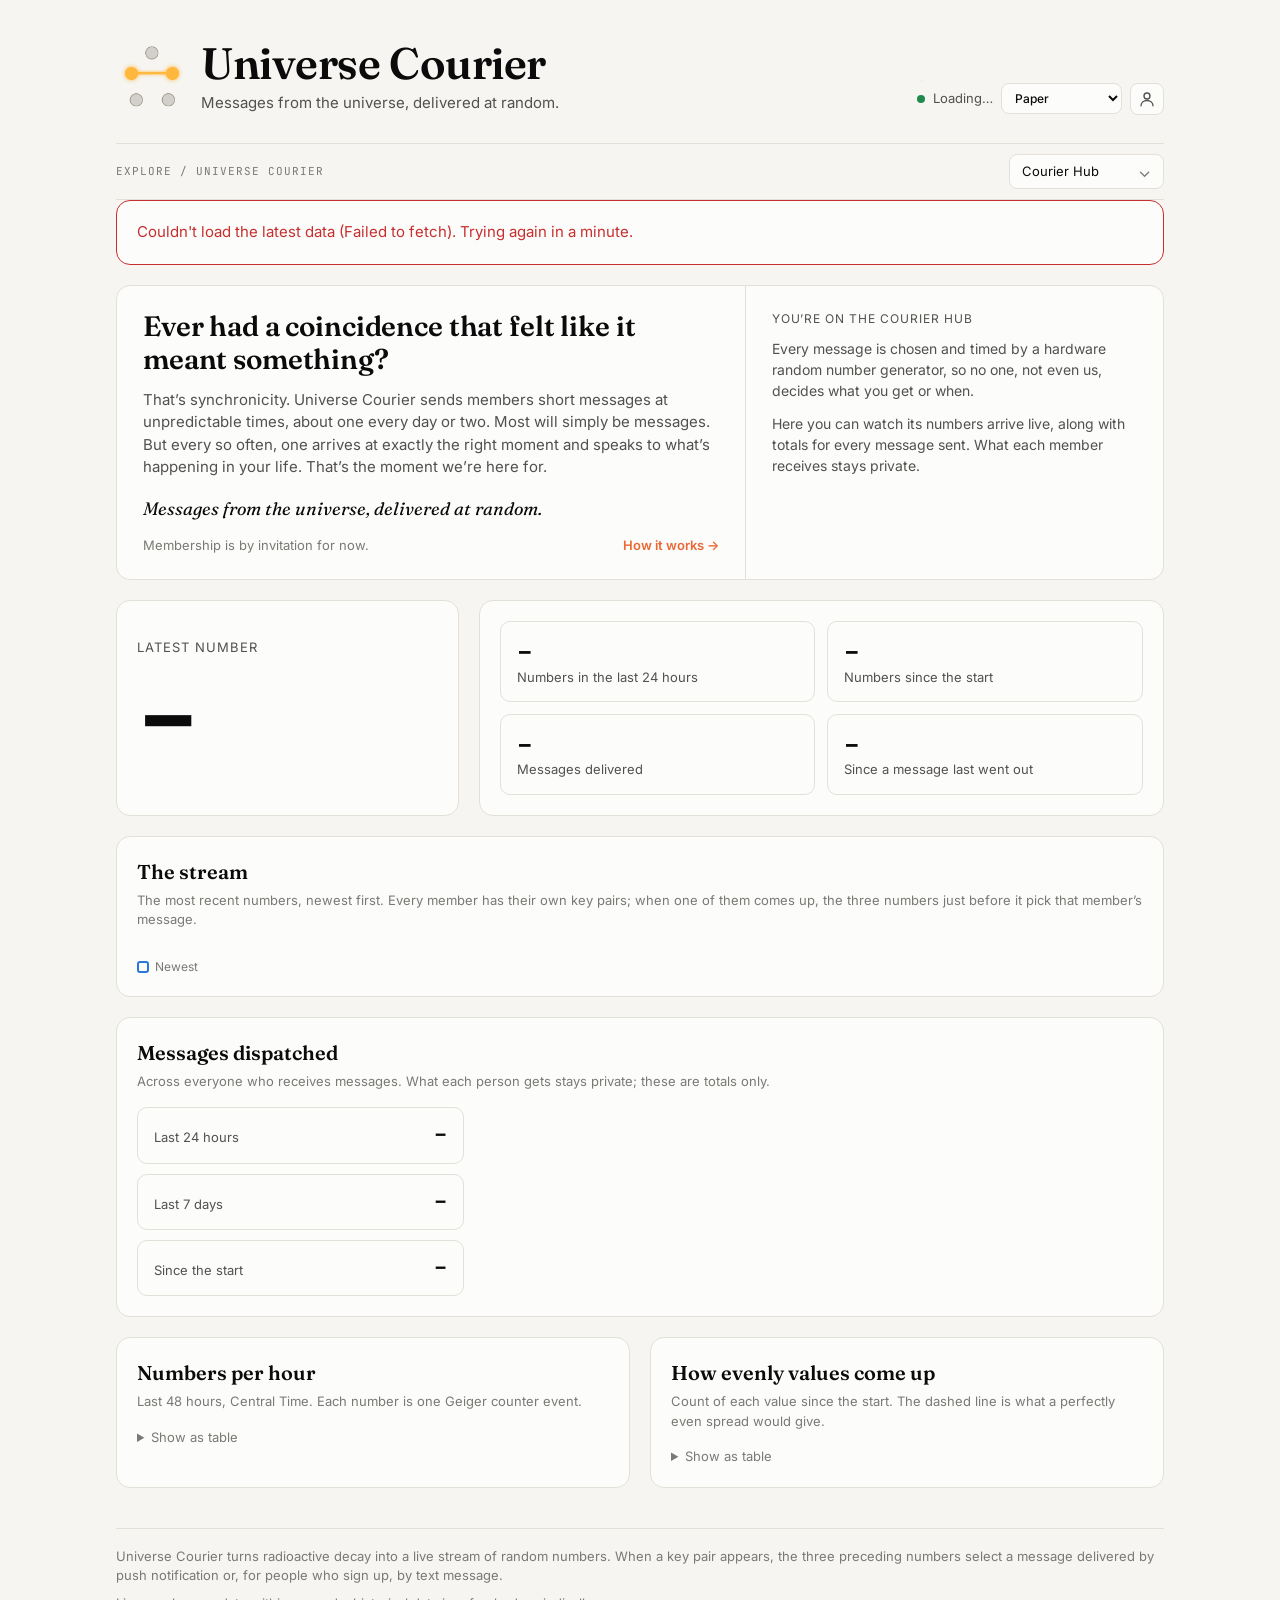
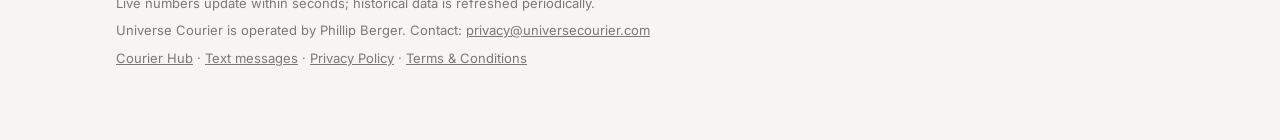
==== index.html @ 86786e27 "Add files via upload" ====
<!doctype html>
<html lang="en">
<head>
<meta charset="utf-8">
<meta name="viewport" content="width=device-width, initial-scale=1">
<title>Courier Hub · Universe Courier</title>
<link rel="icon"
      href="/favicon.ico?v=4"
      type="image/x-icon"
      sizes="any">
<meta name="description" content="Messages from the universe, delivered at random by a hardware random number generator.">
<link rel="preconnect" href="https://fonts.googleapis.com">
<link rel="preconnect" href="https://fonts.gstatic.com" crossorigin>
<link href="https://fonts.googleapis.com/css2?family=Fraunces:opsz,wght@9..144,400;9..144,600&family=Inter:wght@400;500;600&family=JetBrains+Mono:wght@400;600&display=swap" rel="stylesheet">
<link rel="stylesheet" href="/assets/themes.css?v=2">
<style>

  * { box-sizing: border-box; }
  html, body { margin: 0; }
  body {
    background:
      radial-gradient(1px 1px at 12% 18%, var(--star) 99%, transparent),
      radial-gradient(1px 1px at 72% 9%,  var(--star) 99%, transparent),
      radial-gradient(1.5px 1.5px at 88% 34%, var(--star) 99%, transparent),
      radial-gradient(1px 1px at 33% 41%, var(--star) 99%, transparent),
      radial-gradient(1px 1px at 56% 27%, var(--star) 99%, transparent),
      var(--bg);
    background-attachment: fixed;
    color: var(--text-primary);
    font: 15px/1.5 Inter, system-ui, sans-serif;
  }
  .wrap { max-width: 1080px; margin: 0 auto; padding: 0 16px 64px; }
  .mono { font-family: "JetBrains Mono", ui-monospace, monospace; font-variant-numeric: tabular-nums; }

  header { display: flex; align-items: flex-end; justify-content: space-between; gap: 16px; flex-wrap: wrap; padding: 40px 0 28px; }
  h1 { font-family: Fraunces, Georgia, serif; font-weight: 600; font-size: clamp(30px, 6vw, 44px); line-height: 1.05; margin: 0; letter-spacing: -0.01em; }
  .brand-lockup { display: flex; align-items: center; gap: 13px; min-width: 0; }
  a.brand-lockup { color: inherit; text-decoration: none; border-radius: 10px; }
  a.brand-lockup:focus-visible { outline: 2px solid var(--accent); outline-offset: 4px; }
  .brand-logo { display: block; width: clamp(52px, 9vw, 72px); height: clamp(52px, 9vw, 72px); flex: none; object-fit: contain; }
  .brand-copy { min-width: 0; }
  .tagline { margin: 6px 0 0; color: var(--text-secondary); }
  .status { display: flex; align-items: center; gap: 8px; color: var(--text-secondary); font-size: 13px; }
  .dot { flex: none; width: 8px; height: 8px; border-radius: 50%; background: var(--ok); box-shadow: 0 0 0 0 var(--ok); animation: pulse 2.4s infinite; }
  .dot.stale { background: var(--critical); animation: none; }
  @keyframes pulse { 0% { box-shadow: 0 0 0 0 color-mix(in srgb, var(--ok) 60%, transparent); } 70% { box-shadow: 0 0 0 8px transparent; } 100% { box-shadow: 0 0 0 0 transparent; } }
  .live-badge { display: none; font-size: 11px; font-weight: 600; letter-spacing: .08em; color: var(--ok); border: 1px solid var(--ok); border-radius: 999px; padding: 1px 7px; }
  .live .live-badge { display: inline-block; }
  .chip.arrive { animation: arrive .9s ease-out; }
  @keyframes arrive { from { transform: translateY(-6px) scale(1.15); background: color-mix(in srgb, var(--series-1) 25%, transparent); } to { transform: none; } }
  .big.flash { animation: flash 1.2s ease-out; }
  @keyframes flash { from { color: var(--series-1); text-shadow: 0 0 24px color-mix(in srgb, var(--series-1) 50%, transparent); } to { color: inherit; text-shadow: none; } }
  @media (prefers-reduced-motion: reduce) { .chip.arrive, .big.flash, .dot { animation: none; } }
  .theme-select { appearance: auto; border: 1px solid var(--border); background: var(--surface-1); color: var(--text-primary); border-radius: 8px; padding: 6px 9px; font: 500 12px Inter, system-ui, sans-serif; cursor: pointer; max-width: 135px; }
  .theme-select:focus-visible { outline: 2px solid var(--series-1); outline-offset: 2px; }
  .theme-select option { background: var(--surface-1); color: var(--text-primary); }

  .card { background: var(--surface-1); border: 1px solid var(--border); border-radius: 14px; padding: 20px; }
  h2 { font-family: Fraunces, Georgia, serif; font-weight: 600; font-size: 20px; margin: 0 0 4px; }
  .sub { color: var(--text-muted); font-size: 13px; margin: 0 0 16px; }
  section { margin-top: 20px; }

  .hero { display: grid; grid-template-columns: minmax(200px, 1fr) 2fr; gap: 20px; }
  @media (max-width: 720px) { .hero { grid-template-columns: 1fr; } }
  .latest { display: flex; flex-direction: column; justify-content: center; align-items: flex-start; }
  .latest .label { color: var(--text-secondary); font-size: 13px; text-transform: uppercase; letter-spacing: .08em; }
  .latest .big { font-size: clamp(64px, 14vw, 104px); font-weight: 600; line-height: 1; margin: 8px 0; }
  .latest .when { color: var(--text-muted); font-size: 13px; }
  .stats { display: grid; grid-template-columns: repeat(2, 1fr); gap: 12px; }
  .stat { border: 1px solid var(--border); border-radius: 10px; padding: 14px 16px; }
  .stat .v { font-size: 26px; font-weight: 600; line-height: 1.2; }
  .stat .k { color: var(--text-secondary); font-size: 13px; }
  .stat .n { color: var(--text-muted); font-size: 12px; }

  .stream { display: flex; flex-wrap: wrap; gap: 6px; }
  .chip { min-width: 40px; padding: 5px 0; text-align: center; border-radius: 8px; border: 1px solid var(--border); color: var(--text-secondary); font-size: 13px; }
  .chip.key { background: var(--accent-soft); border-color: var(--accent); color: var(--text-primary); font-weight: 600; }
  /* A completed trigger pair is gold; isolated key values remain orange. */
  .chip.confirmed { background: var(--gold-soft); border-color: var(--gold); color: var(--text-primary); font-weight: 600; box-shadow: 0 0 0 1px color-mix(in srgb, var(--gold) 35%, transparent), 0 0 12px var(--gold-glow); }
  .chip.newest { outline: 2px solid var(--series-1); outline-offset: 1px; color: var(--text-primary); }
  .legend { display: flex; gap: 16px; flex-wrap: wrap; color: var(--text-muted); font-size: 12px; margin-top: 12px; }
  .legend i { display: inline-block; width: 12px; height: 12px; border-radius: 3px; vertical-align: -2px; margin-right: 6px; }

  .hub-signed { display: flex; align-items: center; justify-content: space-between; gap: 12px; flex-wrap: wrap; margin-top: 20px; padding: 14px 20px; }
  .hub-signed[hidden] { display: none; }
  .hub-signed .who { color: var(--text-secondary); font-size: 14px; overflow-wrap: anywhere; }
  .hub-btn { display: inline-flex; align-items: center; gap: 6px; background: var(--accent); color: var(--on-accent); border-radius: 8px; padding: 8px 14px; font: 600 13px Inter, system-ui, sans-serif; text-decoration: none; }
  .hub-btn:hover { filter: brightness(1.06); }
  .dispatch { display: grid; grid-template-columns: minmax(220px, 1fr) 2fr; gap: 24px; align-items: start; }
  @media (max-width: 720px) { .dispatch { grid-template-columns: 1fr; } }
  .dispatch-stats { display: grid; gap: 10px; }
  .dispatch-stats .stat { display: flex; align-items: baseline; justify-content: space-between; gap: 12px; }
  .dispatch-stats .stat .v { font-size: 22px; }
  .cat-bars { display: grid; gap: 10px; }
  .cat-row { display: grid; grid-template-columns: 110px 1fr 48px; gap: 12px; align-items: center; font-size: 14px; }
  .cat-track { height: 10px; background: var(--grid); border-radius: 999px; overflow: hidden; }
  .cat-fill { display: block; height: 100%; width: 0; background: var(--series-1); border-radius: 999px; transition: width .4s ease-out; }
  .cat-n { text-align: right; color: var(--text-secondary); }
  .messages-heading { display: flex; align-items: center; justify-content: space-between; gap: 12px; flex-wrap: wrap; margin-bottom: 4px; }
  .messages-heading h2 { margin-bottom: 0; }
  .export-btn { display: inline-flex; align-items: center; gap: 7px; border: 1px solid var(--border); background: var(--surface-1); color: var(--text-secondary); border-radius: 8px; padding: 7px 11px; font: 500 12px Inter, system-ui, sans-serif; cursor: pointer; }
  .export-btn:hover:not(:disabled) { border-color: var(--series-1); color: var(--text-primary); }
  .export-btn:disabled { opacity: .45; cursor: not-allowed; }
  .messages { list-style: none; margin: 0; padding: 0; display: grid; gap: 12px; position: relative; }
  /* More than 4 messages: the list scrolls inside the card (height set in JS to fit the newest 4, plus a peek of the next). */
  .messages.scrolling { max-height: var(--messages-max, 560px); overflow-y: auto; overscroll-behavior: contain; padding-right: 6px;
    scrollbar-width: thin; scrollbar-color: var(--border) transparent;
    -webkit-mask-image: linear-gradient(to bottom, #000 calc(100% - 32px), transparent); mask-image: linear-gradient(to bottom, #000 calc(100% - 32px), transparent); }
  .messages.scrolling.at-end { -webkit-mask-image: none; mask-image: none; }
  .messages.scrolling:focus-visible { outline: 2px solid var(--accent); outline-offset: 4px; border-radius: 10px; }
  .messages-count { color: var(--text-muted); font-size: 12px; margin: 10px 0 0; }
  .msg { border: 1px solid var(--border); border-radius: 10px; padding: 14px 16px; display: grid; gap: 6px; }
  .msg .text { font-family: Fraunces, Georgia, serif; font-size: 19px; line-height: 1.3; }
  .msg .meta { display: flex; flex-wrap: wrap; gap: 6px 14px; color: var(--text-muted); font-size: 12px; }
  /* Compact five-number record below each delivered message. */
  .msg-sequence { display: flex; align-items: center; flex-wrap: wrap; gap: 5px; margin-top: 5px; }
  .msg-sequence .seq-label { color: var(--text-muted); font: 10px/1.3 "JetBrains Mono", monospace; letter-spacing: .04em; margin-right: 3px; }
  .msg-sequence .seq-num { min-width: 29px; text-align: center; padding: 3px 5px; border: 1px solid var(--border); border-radius: 5px; color: var(--text-secondary); background: var(--bg); font: 11px/1.4 "JetBrains Mono", monospace; }
  .msg-sequence .seq-num.trigger { background: var(--accent-soft); border-color: var(--accent); color: var(--text-primary); font-weight: 600; }
  .msg-sequence .seq-arrow { color: var(--text-muted); font-size: 12px; margin: 0 2px; }
  .msg-sequence .seq-note { color: var(--text-muted); font-size: 10px; margin-left: 5px; }
  .tag { border: 1px solid var(--border); border-radius: 999px; padding: 0 8px; color: var(--text-secondary); }
  .tag.failed { border-color: var(--critical); color: var(--critical); }
  .empty { color: var(--text-muted); font-style: italic; }

  .charts { display: grid; grid-template-columns: 1fr 1fr; gap: 20px; }
  @media (max-width: 860px) { .charts { grid-template-columns: 1fr; } }
  .chart { position: relative; }
  .chart svg { display: block; width: 100%; height: 220px; overflow: visible; }
  .chart .axis text { fill: var(--text-muted); font-size: 11px; font-family: Inter, sans-serif; }
  .chart .gridline { stroke: var(--grid); stroke-width: 1; }
  .chart .bar { fill: var(--series-1); pointer-events: none; }
  .chart .bar.dim { opacity: .35; }
  .chart .hit { fill: transparent; cursor: crosshair; }
  .chart .hit:hover + .bar, .chart .hit:focus + .bar { fill: var(--accent); }
  .chart .ref { stroke: var(--text-secondary); stroke-width: 1.5; stroke-dasharray: 4 4; }
  .tip { position: absolute; pointer-events: none; background: var(--surface-1); border: 1px solid var(--border); border-radius: 8px; padding: 6px 10px; font-size: 12px; color: var(--text-secondary); box-shadow: 0 4px 16px rgba(0,0,0,.12); white-space: nowrap; display: none; z-index: 2; }
  .tip strong { color: var(--text-primary); font-size: 14px; display: block; }
  details { margin-top: 12px; color: var(--text-secondary); font-size: 13px; }
  summary { cursor: pointer; color: var(--text-muted); }
  .tbl-wrap { max-height: 260px; overflow: auto; margin-top: 8px; }
  table { border-collapse: collapse; width: 100%; font-size: 12px; }
  th, td { text-align: left; padding: 4px 8px; border-bottom: 1px solid var(--grid); }
  th { color: var(--text-muted); font-weight: 500; position: sticky; top: 0; background: var(--surface-1); }

  footer { margin-top: 40px; padding-top: 18px; border-top: 1px solid var(--border); color: var(--text-muted); font-size: 13px; }
  footer p { margin: 0 0 8px; }
  .error { border-color: var(--critical); color: var(--critical); }

  /* Shared page navigation */
  .site-nav { display: flex; align-items: center; justify-content: space-between; gap: 12px; padding: 10px 0; border-top: 1px solid var(--border); border-bottom: 1px solid var(--border); }
  .site-nav .nav-caption { color: var(--text-muted); font: 11px "JetBrains Mono", monospace; letter-spacing: .09em; text-transform: uppercase; }
  .nav-menu { position: relative; margin: 0; color: var(--text-primary); }
  .nav-menu summary { list-style: none; display: flex; align-items: center; gap: 12px; min-width: 155px; justify-content: space-between; cursor: pointer; border: 1px solid var(--border); background: var(--surface-1); color: var(--text-primary); border-radius: 8px; padding: 7px 12px; font-size: 13px; }
  .nav-menu summary::-webkit-details-marker { display: none; }
  .nav-menu summary::after { content: "⌄"; color: var(--text-muted); font-size: 17px; line-height: 1; }
  .nav-menu[open] summary::after { content: "⌃"; }
  .nav-options { position: absolute; z-index: 20; top: calc(100% + 5px); right: 0; min-width: 190px; background: var(--surface-1); border: 1px solid var(--border); border-radius: 9px; padding: 5px; box-shadow: 0 8px 24px rgba(0,0,0,.13); }
  .nav-options a { display: block; text-decoration: none; color: var(--text-secondary); padding: 9px 11px; border-radius: 6px; font-size: 13px; }
  .nav-options a:hover, .nav-options a:focus-visible { background: var(--accent-soft); color: var(--text-primary); }
  .nav-options a[aria-current="page"] { color: var(--text-primary); font-weight: 600; }
  @media (max-width: 480px) { .site-nav .nav-caption { font-size: 10px; } .nav-menu summary { min-width: 142px; } }

  /* Intro: the pitch, then what the Courier Hub is (2026-11-08) */
  .intro { display: grid; grid-template-columns: 3fr 2fr; gap: 0; padding: 0; overflow: hidden; }
  .intro > div { padding: 24px 26px; }
  .intro-hub { border-left: 1px solid var(--border); }
  .intro h2 { font-size: clamp(22px, 3.2vw, 28px); line-height: 1.2; margin: 0 0 12px; letter-spacing: -0.005em; }
  .intro p { margin: 0 0 12px; color: var(--text-secondary); }
  .intro .pitch-tag { font-family: Fraunces, Georgia, serif; font-style: italic; font-size: 18px; color: var(--text-primary); margin: 16px 0 14px; }
  .intro .intro-foot { display: flex; align-items: center; justify-content: space-between; gap: 10px 16px; flex-wrap: wrap; margin: 0; font-size: 13px; color: var(--text-muted); }
  .intro .intro-foot a { color: var(--accent); font-weight: 600; text-decoration: none; white-space: nowrap; }
  .intro .intro-foot a:hover { text-decoration: underline; }
  .intro .label { display: block; color: var(--text-secondary); font-size: 12px; text-transform: uppercase; letter-spacing: .08em; margin-bottom: 10px; }
  .intro-hub p { font-size: 14px; }
  .intro-hub p:last-child { margin-bottom: 0; }
  @media (max-width: 760px) {
    .intro { grid-template-columns: 1fr; }
    .intro > div { padding: 20px; }
    .intro-hub { border-left: 0; border-top: 1px solid var(--border); }
  }
</style>
</head>
<body>
<div class="wrap">
  <header>
    <a class="brand-lockup" href="/" aria-label="Universe Courier home">
      <img class="brand-logo" src="/assets/universecourier_logo.png" alt="" width="72" height="72">
      <div class="brand-copy">
        <h1>Universe Courier</h1>
        <p class="tagline">Messages from the universe, delivered at random.</p>
      </div>
    </a>
    <div class="status" id="status">
      <span class="dot" id="dot"></span>
      <span class="live-badge">LIVE</span>
      <span id="updated">Loading…</span>
      <select class="theme-select" id="themeSelect" aria-label="Color theme">
        <option value="paper">Paper</option>
        <option value="dark">Dark (original)</option>
        <option value="midnight">Midnight</option>
        <option value="spring">Spring</option>
        <option value="summer">Summer</option>
        <option value="autumn">Autumn</option>
        <option value="winter">Winter</option>
        <option value="kinari">Kinari</option>
        <option value="witchy woods">Witchy Woods</option>
        <option value="frutiger aero">Frutiger Aero</option>
      </select>
      <div id="accountMenu"></div>
    </div>
  </header>

  <nav class="site-nav" aria-label="Site navigation">
    <span class="nav-caption">Explore / Universe Courier</span>
    <details class="nav-menu">
      <summary aria-label="Navigate pages">Courier Hub</summary>
      <div class="nav-options">
        <a href="/" aria-current="page">Courier Hub</a>
        <a href="https://my.universecourier.com/dashboard">Your Dashboard</a>
        <a href="/howitworks/">How it works</a>
        <a href="/about/">About</a>
        <a href="/sms/">Text messages</a>
        <a href="/privacy/">Privacy Policy</a>
        <a href="/terms/">Terms &amp; Conditions</a>
      </div>
    </details>
  </nav>

  <div id="error" class="card error" hidden></div>

  <div id="hubSignedIn" class="card hub-signed" hidden>
    <span class="who">Signed in as <strong id="hubEmail"></strong>. Your messages are on your own dashboard.</span>
    <a class="hub-btn" href="https://my.universecourier.com/dashboard">Go to your dashboard &rarr;</a>
  </div>

  <section class="card intro" aria-labelledby="introTitle">
    <div class="intro-pitch">
      <h2 id="introTitle">Ever had a coincidence that felt like it meant something?</h2>
      <p>That&rsquo;s synchronicity. Universe Courier sends members short messages at unpredictable times, about one every day or two. Most will simply be messages. But every so often, one arrives at exactly the right moment and speaks to what&rsquo;s happening in your life. That&rsquo;s the moment we&rsquo;re here for.</p>
      <p class="pitch-tag">Messages from the universe, delivered at random.</p>
      <p class="intro-foot"><span>Membership is by invitation for now.</span><a href="/howitworks/">How it works &rarr;</a></p>
    </div>
    <div class="intro-hub">
      <span class="label">You&rsquo;re on the Courier Hub</span>
      <p>Every message is chosen and timed by a hardware random number generator, so no one, not even us, decides what you get or when.</p>
      <p>Here you can watch its numbers arrive live, along with totals for every message sent. What each member receives stays private.</p>
    </div>
  </section>

  <section class="hero">
    <div class="card latest">
      <span class="label">Latest number</span>
      <span class="big mono" id="latestValue">–</span>
      <span class="when" id="latestWhen"></span>
    </div>
    <div class="card stats">
      <div class="stat"><div class="v mono" id="s24">–</div><div class="k">Numbers in the last 24 hours</div><div class="n" id="s24n"></div></div>
      <div class="stat"><div class="v mono" id="sTotal">–</div><div class="k">Numbers since the start</div><div class="n" id="sTotaln"></div></div>
      <div class="stat"><div class="v mono" id="sMsgs">–</div><div class="k">Messages delivered</div><div class="n" id="sMsgsn"></div></div>
      <div class="stat"><div class="v mono" id="sSince">–</div><div class="k">Since a message last went out</div><div class="n" id="sSincen"></div></div>
    </div>
  </section>

  <section class="card">
    <h2>The stream</h2>
    <p class="sub">The most recent numbers, newest first. Every member has their own key pairs; when one of them comes up, the three numbers just before it pick that member&rsquo;s message.</p>
    <div class="stream mono" id="stream"></div>
    <div class="legend">
      <span><i style="border:2px solid var(--series-1)"></i>Newest</span>
    </div>
  </section>

  <section class="card">
    <h2>Messages dispatched</h2>
    <p class="sub">Across everyone who receives messages. What each person gets stays private; these are totals only.</p>
    <div class="dispatch">
      <div class="dispatch-stats">
        <div class="stat"><span class="k">Last 24 hours</span><span class="v mono" id="m24">–</span></div>
        <div class="stat"><span class="k">Last 7 days</span><span class="v mono" id="m7">–</span></div>
        <div class="stat"><span class="k">Since the start</span><span class="v mono" id="mAll">–</span></div>
      </div>
      <div>
        <div class="cat-bars" id="catBars"></div>
        <p class="sub" id="catNote" style="margin:10px 0 0"></p>
      </div>
    </div>
  </section>

  <section class="charts">
    <div class="card">
      <h2>Numbers per hour</h2>
      <p class="sub">Last 48 hours, Central Time. Each number is one Geiger counter event.</p>
      <div class="chart" id="hourlyChart"></div>
      <details><summary>Show as table</summary><div class="tbl-wrap" id="hourlyTable"></div></details>
    </div>
    <div class="card">
      <h2>How evenly values come up</h2>
      <p class="sub">Count of each value since the start. The dashed line is what a perfectly even spread would give.</p>
      <div class="chart" id="distChart"></div>
      <details><summary>Show as table</summary><div class="tbl-wrap" id="distTable"></div></details>
    </div>
  </section>

  <footer>
    <p>Universe Courier turns radioactive decay into a live stream of random numbers. When a key pair appears, the three preceding numbers select a message delivered by push notification or, for people who sign up, by text message.</p>
    <p>Live numbers update within seconds; historical data is refreshed periodically.</p>
    <p>Universe Courier is operated by Phillip Berger. Contact: <a href="mailto:privacy@universecourier.com" style="color:inherit">privacy@universecourier.com</a></p>
    <p><a href="/" style="color:inherit">Courier Hub</a> · <a href="/sms/" style="color:inherit">Text messages</a> · <a href="/privacy/" style="color:inherit">Privacy Policy</a> · <a href="/terms/" style="color:inherit">Terms &amp; Conditions</a></p>
  </footer>
</div>

<script>
(() => {
  // ?data=sample-data.json lets you preview with a local file
  const params = new URLSearchParams(location.search);
  // Data comes from the Universe Courier app on Azure (stage 2). The Pi uploads numbers every few seconds.
  const API_BASE = "https://app-universecourier-grf8d6amfnh9exap.centralus-01.azurewebsites.net";
  const DATA_URL = params.get("data") || `${API_BASE}/api/public/snapshot`;
  // live stream (?live=off turns it off, ?live=<url> points elsewhere)
  const LIVE_URL = params.get("live") === "off" ? null : (params.get("live") || `${API_BASE}/api/public/latest`);
  const LIVE_EVERY_MS = 5000;
  const STALE_MINUTES = 15;
  const SVGNS = "http://www.w3.org/2000/svg";
  let data = null;
  let live = null;            // last good ticker response
  let liveOk = false;
  let shownTopId = 0;         // newest number id currently on screen (for the arrival animation)

  // ---- theme selection (persisted across both pages) ----
  const root = document.documentElement;
  const themeSelect = document.getElementById("themeSelect");
  const themeNames = new Set(["paper", "dark", "midnight", "spring", "summer", "autumn", "winter", "kinari", "witchy woods", "frutiger aero"]);
  let savedTheme = null;
  // Shared with my.universecourier.com through a cookie on the parent domain (localStorage is per site).
  const sharedTheme = document.cookie.match(/(?:^|;\s*)uc-theme=([^;]*)/);
  try { savedTheme = sharedTheme ? decodeURIComponent(sharedTheme[1]) : localStorage.getItem("uc-theme"); } catch (e) {}
  const shareTheme = name => {
    const domain = /(^|\.)universecourier\.com$/.test(location.hostname) ? "; Domain=universecourier.com; Secure" : "";
    document.cookie = "uc-theme=" + encodeURIComponent(name) + "; Path=/; Max-Age=31536000; SameSite=Lax" + domain;
  };
  // Migrate the old light/dark toggle setting; retain system preference for first-time visitors.
  if (savedTheme === "japanese ecru") savedTheme = "kinari"; // renamed 2026-11-10
  const initialTheme = savedTheme === "light" ? "paper" :
    themeNames.has(savedTheme) ? savedTheme :
    (window.matchMedia && window.matchMedia("(prefers-color-scheme: dark)").matches ? "dark" : "paper");
  root.dataset.theme = initialTheme;
  shareTheme(initialTheme); // carry this choice to the account pages
  themeSelect.value = initialTheme;
  themeSelect.addEventListener("change", () => {
    const selected = themeSelect.value;
    if (!themeNames.has(selected)) return;
    root.dataset.theme = selected;
    try { localStorage.setItem("uc-theme", selected); } catch (e) {}
    shareTheme(selected);
  });

  // ---- helpers ----
  const $ = id => document.getElementById(id);
  const fmtInt = n => (n ?? 0).toLocaleString();
  const el = (tag, cls, text) => { const e = document.createElement(tag); if (cls) e.className = cls; if (text != null) e.textContent = text; return e; };
  function ago(iso, now = Date.now()) {
    if (!iso) return "–";
    const s = Math.max(0, (now - new Date(iso).getTime()) / 1000);
    if (s < 60) return "just now";
    const m = s / 60; if (m < 60) return `${Math.round(m)} min ago`;
    const h = m / 60; if (h < 36) return `${Math.round(h)} h ago`;
    return `${(h / 24).toFixed(1)} days ago`;
  }
  function span(iso, now = Date.now()) {
    if (!iso) return "–";
    const h = (now - new Date(iso).getTime()) / 3600000;
    if (h < 1) return `${Math.round(h * 60)} min`;
    if (h < 48) return `${h.toFixed(1)} h`;
    return `${(h / 24).toFixed(1)} d`;
  }
  const fmtDate = iso => new Date(iso).toLocaleString(undefined, { weekday: "short", month: "short", day: "numeric", hour: "numeric", minute: "2-digit" });

  // Snapshot numbers plus any newer ones from the live ticker, newest first
  function mergedNumbers() {
    const byId = new Map();
    (data.recent_numbers || []).forEach(n => byId.set(n.id, n));
    if (liveOk && live) live.numbers.forEach(n => byId.set(n.id, n));
    return [...byId.values()].sort((a, b) => b.id - a.id).slice(0, 120);
  }


  // ---- render ----
  function render() {
    if (!data) return;
    const now = Date.now();
    const t = data.totals || {};
    const numbers = mergedNumbers();
    const snapTop = data.last_number ? data.last_number.id : 0;
    const extra = numbers.filter(n => n.id > snapTop).length;   // live numbers newer than the snapshot
    const top = numbers[0];

    // Azure always answers, so "is it live?" is judged by the newest number, not by when the data was built
    const topAt = top ? (top.at || top.received_at) : null;
    const quiet = !topAt || (now - new Date(topAt).getTime()) / 60000 > STALE_MINUTES;
    $("status").classList.toggle("live", liveOk && !quiet);
    $("dot").classList.toggle("stale", quiet);
    if (quiet) {
      $("updated").textContent = topAt ? `No new numbers since ${ago(topAt, now)} — the Pi may be offline` : "Waiting for the first number";
    } else if (liveOk) {
      $("updated").textContent = "Numbers arrive as they happen";
    } else {
      $("updated").textContent = `Updated ${ago(data.generated_at, now)}`;
    }

    const latest = $("latestValue");
    latest.textContent = top ? top.value : "–";
    if (top && shownTopId && top.id > shownTopId) { latest.classList.remove("flash"); void latest.offsetWidth; latest.classList.add("flash"); }
    $("latestWhen").textContent = top ? `Received ${ago(top.at || top.received_at, now)} · range 1–${data.range_max}` : "Waiting for the first number";

    $("s24").textContent = fmtInt((t.numbers_24h || 0) + extra);
    $("s24n").textContent = t.numbers_24h ? `about ${(t.numbers_24h / 1440).toFixed(1)} a minute` : "";
    $("sTotal").textContent = fmtInt((t.numbers || 0) + extra);
    $("sTotaln").textContent = t.first_number_at ? `since ${new Date(t.first_number_at).toLocaleDateString(undefined, { month: "short", day: "numeric" })}` : "";
    const sent = (live && live.messages_sent != null && liveOk) ? Math.max(live.messages_sent, t.messages_sent || 0) : (t.messages_sent || 0);
    const lastAt = (liveOk && live && live.last_message_at) || t.last_message_at;
    $("sMsgs").textContent = fmtInt(sent);
    $("sMsgsn").textContent = t.members ? `to ${fmtInt(t.members)} ${t.members === 1 ? "member" : "members"}` : "";
    $("sSince").textContent = span(lastAt, now);
    $("sSincen").textContent = lastAt ? fmtDate(lastAt) : "none yet";

    // stream
    const stream = $("stream"); stream.replaceChildren();
    const visibleNumbers = numbers.slice(0, 96);
    visibleNumbers.forEach((n, i) => {
      const isNew = shownTopId && n.id > shownTopId;
      const c = el("span", "chip" + (i === 0 ? " newest" : "") + (isNew ? " arrive" : ""), String(n.value));
      c.title = fmtDate(n.at || n.received_at);
      stream.appendChild(c);
    });
    if (top) shownTopId = Math.max(shownTopId, top.id);

    // messages dispatched (totals across all members)
    $("m24").textContent = fmtInt(t.messages_24h);
    $("m7").textContent = fmtInt(t.messages_7d);
    $("mAll").textContent = fmtInt(sent);

    // Charts and tables depend on the snapshot, not the live ticker.
    // Keep their DOM stable during live updates to avoid mobile scroll jumps.
  }

  // ---- message types across everyone: counts only ----
  const CATEGORY_LABELS = { IChing: "I Ching" };
  function renderCategories() {
    const host = $("catBars");
    const cats = (data.message_categories || []).filter(c => c.n > 0);
    host.replaceChildren();
    if (!cats.length) { host.appendChild(el("p", "empty", "No messages yet. The universe is thinking.")); $("catNote").textContent = ""; return; }
    const max = Math.max(...cats.map(c => c.n));
    cats.forEach(c => {
      const row = el("div", "cat-row");
      row.appendChild(el("span", "cat-name", CATEGORY_LABELS[c.category] || c.category));
      const track = el("span", "cat-track"), fill = el("span", "cat-fill");
      track.appendChild(fill); row.appendChild(track);
      row.appendChild(el("span", "cat-n mono", fmtInt(c.n)));
      host.appendChild(row);
      requestAnimationFrame(() => { fill.style.width = (c.n * 100 / max) + "%"; });
    });
    $("catNote").textContent = "Kinds of message sent so far. Each member can choose which kinds they get.";
  }

  // Fill in missing hours between the first hour shown and the current hour (keys are local "YYYY-MM-DDTHH")
  function hourlySeries() {
    const map = new Map((data.hourly || []).map(([h, n]) => [h, n]));
    const keys = [...map.keys()];
    const lastKey = data.last_number ? data.last_number.received_at.slice(0, 13) : keys[keys.length - 1];
    if (!lastKey) return [];
    const toMs = k => Date.UTC(+k.slice(0, 4), +k.slice(5, 7) - 1, +k.slice(8, 10), +k.slice(11, 13));
    const toKey = ms => new Date(ms).toISOString().slice(0, 13);
    const end = toMs(lastKey), start = end - 47 * 3600000;
    const out = [];
    for (let ms = start; ms <= end; ms += 3600000) { const k = toKey(ms); out.push([k, map.get(k) || 0]); }
    return out;
  }

  function hourLabel(k) {
    const h = +k.slice(11, 13);
    const ampm = h === 0 ? "12a" : h < 12 ? `${h}a` : h === 12 ? "12p" : `${h - 12}p`;
    return ampm;
  }

  // Generic thin-bar chart with hover tooltips and keyboard focus
  function barChart(host, rows, { xLabel, tipLabel, tickEvery, refValue, dimFirst }) {
    host.replaceChildren();
    if (!rows.length) { host.appendChild(el("p", "empty", "No data yet.")); return; }
    const W = Math.max(280, host.clientWidth || 480), H = 220, m = { t: 10, r: 8, b: 26, l: 36 };
    const iw = W - m.l - m.r, ih = H - m.t - m.b;
    const max = Math.max(1, refValue || 0, ...rows.map(r => r[1]));
    const niceMax = (() => { const p = Math.pow(10, Math.floor(Math.log10(max))); const f = max / p; return (f <= 1 ? 1 : f <= 2 ? 2 : f <= 5 ? 5 : 10) * p; })();
    const y = v => m.t + ih - (v / niceMax) * ih;
    const step = iw / rows.length, bw = Math.max(1, step - 2);
    const svg = document.createElementNS(SVGNS, "svg");
    svg.setAttribute("viewBox", `0 0 ${W} ${H}`);
    svg.setAttribute("role", "img");
    svg.setAttribute("aria-label", xLabel);
    const g = document.createElementNS(SVGNS, "g"); g.setAttribute("class", "axis"); svg.appendChild(g);
    for (let i = 0; i <= 4; i++) {
      const v = niceMax * i / 4, yy = y(v);
      const ln = document.createElementNS(SVGNS, "line");
      ln.setAttribute("x1", m.l); ln.setAttribute("x2", W - m.r); ln.setAttribute("y1", yy); ln.setAttribute("y2", yy); ln.setAttribute("class", "gridline");
      g.appendChild(ln);
      const tx = document.createElementNS(SVGNS, "text");
      tx.setAttribute("x", m.l - 6); tx.setAttribute("y", yy + 4); tx.setAttribute("text-anchor", "end"); tx.textContent = Math.round(v).toLocaleString();
      g.appendChild(tx);
    }
    const tip = el("div", "tip"); host.appendChild(tip);
    rows.forEach(([label, v], i) => {
      const x = m.l + i * step + 1;
      const hit = document.createElementNS(SVGNS, "rect");
      hit.setAttribute("x", m.l + i * step); hit.setAttribute("y", m.t); hit.setAttribute("width", step); hit.setAttribute("height", ih);
      hit.setAttribute("class", "hit"); hit.setAttribute("tabindex", "0");
      hit.setAttribute("aria-label", `${tipLabel(label)}: ${v}`);
      const bh = Math.max(v > 0 ? 2 : 0, m.t + ih - y(v));
      const bar = document.createElementNS(SVGNS, "path");
      const r = Math.min(4, bw / 2, bh);
      const top = m.t + ih - bh, bot = m.t + ih;
      bar.setAttribute("d", bh <= 0 ? "" : `M${x},${bot} V${top + r} Q${x},${top} ${x + r},${top} H${x + bw - r} Q${x + bw},${top} ${x + bw},${top + r} V${bot} Z`);
      bar.setAttribute("class", "bar" + (dimFirst && i < rows.length - 1 && dimFirst(label) ? " dim" : ""));
      svg.appendChild(hit); svg.appendChild(bar);
      const show = () => {
        tip.replaceChildren(el("strong", "mono", v.toLocaleString()), document.createTextNode(tipLabel(label)));
        tip.style.display = "block";
        const px = ((x + bw / 2) / W) * host.clientWidth;
        tip.style.left = Math.min(host.clientWidth - tip.offsetWidth, Math.max(0, px - tip.offsetWidth / 2)) + "px";
        tip.style.top = Math.max(0, (top / H) * 220 - tip.offsetHeight - 8) + "px";
      };
      const hide = () => { tip.style.display = "none"; };
      hit.addEventListener("pointerenter", show); hit.addEventListener("pointerleave", hide);
      hit.addEventListener("focus", show); hit.addEventListener("blur", hide);
      if (i % tickEvery === 0) {
        const tx = document.createElementNS(SVGNS, "text");
        tx.setAttribute("x", x + bw / 2); tx.setAttribute("y", H - 8); tx.setAttribute("text-anchor", "middle"); tx.textContent = xLabel === "hour" ? hourLabel(label) : label;
        g.appendChild(tx);
      }
    });
    if (refValue) {
      const ln = document.createElementNS(SVGNS, "line");
      ln.setAttribute("x1", m.l); ln.setAttribute("x2", W - m.r); ln.setAttribute("y1", y(refValue)); ln.setAttribute("y2", y(refValue)); ln.setAttribute("class", "ref");
      svg.appendChild(ln);
    }
    host.insertBefore(svg, tip);
  }

  function table(host, head, rows) {
    const t = el("table"), tr = el("tr");
    head.forEach(h => tr.appendChild(el("th", null, h)));
    const thead = el("thead"); thead.appendChild(tr); t.appendChild(thead);
    const tb = el("tbody");
    rows.forEach(r => { const row = el("tr"); r.forEach(c => row.appendChild(el("td", "mono", String(c)))); tb.appendChild(row); });
    t.appendChild(tb); host.replaceChildren(t);
  }

  function renderHourly() {
    const rows = hourlySeries();
    const lbl = k => { const d = new Date(Date.UTC(+k.slice(0,4), +k.slice(5,7)-1, +k.slice(8,10))); return `${d.toLocaleDateString(undefined, { weekday: "short", timeZone: "UTC" })} ${hourLabel(k)}m`; };
    // the current hour is still filling up, so it's drawn at full strength only when it's the last bar
    barChart($("hourlyChart"), rows, { xLabel: "hour", tipLabel: k => `numbers · ${lbl(k)}`, tickEvery: 6 });
    table($("hourlyTable"), ["Hour (Central)", "Numbers"], rows.slice().reverse().map(([k, n]) => [lbl(k), n]));
  }

  function renderDist() {
    const counts = data.distribution || [];
    const total = counts.reduce((a, b) => a + b, 0);
    const rows = counts.map((n, i) => [String(i + 1), n]);
    barChart($("distChart"), total ? rows : [], { xLabel: "value", tipLabel: v => `times value ${v} came up`, tickEvery: 16, refValue: total / (counts.length || 1) });
    table($("distTable"), ["Value", "Count"], rows);
  }

  async function load() {
    try {
      const r = await fetch(DATA_URL, { cache: "no-cache" });
      if (!r.ok) throw new Error(`HTTP ${r.status}`);
      data = await r.json();
      $("error").hidden = true;
      render();
      renderCategories();
      renderHourly();
      renderDist();
    } catch (e) {
      $("error").hidden = false;
      $("error").textContent = `Couldn't load the latest data (${e.message}). Trying again in a minute.`;
    }
  }

  // Live stream: poll every few seconds while the tab is visible. If it fails, the page quietly
  // falls back to the snapshot (refreshed every minute) and keeps trying.
  async function pollLive() {
    if (!LIVE_URL || document.visibilityState === "hidden") return;
    try {
      const r = await fetch(LIVE_URL, { cache: "no-cache" });
      if (!r.ok) throw new Error(`HTTP ${r.status}`);
      const j = await r.json();
      if (!Array.isArray(j.numbers)) throw new Error("bad data");
      live = j; liveOk = true;
      // a message went out since the snapshot: fetch it again so the totals and types catch up
      const known = data && data.totals ? data.totals.messages_sent || 0 : 0;
      if (data && j.messages_sent != null && j.messages_sent > known) await load();
      else render();
    } catch (e) {
      if (liveOk) { liveOk = false; render(); }
    }
  }

  // Signed in on my.universecourier.com? (account-menu.js asks the portal and announces the answer.)
  function showSession(session) {
    const signedIn = !!(session && session.signedIn);
    $("hubSignedIn").hidden = !signedIn;
    if (signedIn) $("hubEmail").textContent = session.email;
  }
  document.addEventListener("uc:session", e => showSession(e.detail));
  if (window.ucSession) showSession(window.ucSession);

  load().then(pollLive);
  setInterval(load, 60000);
  if (LIVE_URL) {
    setInterval(pollLive, LIVE_EVERY_MS);
    document.addEventListener("visibilitychange", () => { if (document.visibilityState === "visible") pollLive(); });
  }
  setInterval(render, 30000);   // keep the "x min ago" labels fresh between loads
  let rt; addEventListener("resize", () => { clearTimeout(rt); rt = setTimeout(() => { if (data) { renderHourly(); renderDist(); } }, 150); });
})();
</script>
<script src="/assets/account-menu.js?v=7" defer></script>
</body>
</html>
---- assets/themes.css ----
/* Universe Courier THEME PALETTES: the one place theme colors live.
   Used by every page in website/site (via /assets/themes.css).
   The account portal has an identical copy at cloud/UniverseCourier.Web/wwwroot/css/themes.css:
   after editing this file, copy it there too.
   To try new colors, use website/theme-lab.html and paste its "Copy CSS" output here.
   Kinari (生成り) was "japanese ecru" until 2026-11-10; saved choices migrate in the theme scripts. */

:root, :root[data-theme="paper"] {
  color-scheme: light;
  --bg: #f6f5f1; --surface-1: #fcfcfb; --border: #e2e0d8;
  --text-primary: #0b0b0b; --text-secondary: #52514e; --text-muted: #7a7975;
  --grid: #ebe9e2; --series-1: #2a78d6;
  --accent: #eb6834; --accent-soft: #fbe3d8; --on-accent: #14110f;
  --gold: #b88a26; --gold-soft: #f8ebc5; --gold-glow: rgba(202,153,47,.35);
  --critical: #c62f2e; --ok: #1f8a4c; --star: rgba(11,11,11,.06);
}
:root[data-theme="dark"] {
  color-scheme: dark;
  --bg: #0e0f14; --surface-1: #17181f; --border: #2a2b34;
  --text-primary: #f0efec; --text-secondary: #c3c2b7; --text-muted: #8f8e87;
  --grid: #24252d; --series-1: #3987e5;
  --accent: #e8743f; --accent-soft: #3a2318; --on-accent: #14110f;
  --gold: #d8a52f; --gold-soft: #40341d; --gold-glow: rgba(232,184,77,.42);
  --critical: #e66767; --ok: #3fb871; --star: rgba(240,239,236,.10);
}
:root[data-theme="midnight"] {
  color-scheme: dark;
  --bg: #111622; --surface-1: #1b2231; --border: #343d50;
  --text-primary: #f2f4fa; --text-secondary: #c4ccda; --text-muted: #94a1b6;
  --grid: #2a3346; --series-1: #79a9f1;
  --accent: #f38c69; --accent-soft: #452c2b; --on-accent: #14110f;
  --gold: #e6b75a; --gold-soft: #493b28; --gold-glow: rgba(230,183,90,.43);
  --critical: #f07777; --ok: #55c999; --star: rgba(210,225,255,.08);
}
:root[data-theme="spring"] {
  color-scheme: light;
  --bg: #b7e4a1; --surface-1: #c9dfc4; --border: #04351e;
  --text-primary: #22382b; --text-secondary: #526b59; --text-muted: #3b473c;
  --grid: #e4eee2; --series-1: #438d80;
  --accent: #be515e; --accent-soft: #dbb4c8; --on-accent: #ffffff;
  --gold: #b78b30; --gold-soft: #f6eccd; --gold-glow: rgba(190,151,59,.32);
  --critical: #b7474a; --ok: #145733; --star: rgba(50,90,55,.055);
}
:root[data-theme="summer"] {
  color-scheme: light;
  --bg: #b0d9fa; --surface-1: #e5eff7; --border: #af5842;
  --text-primary: #3b5f51; --text-secondary: #446357; --text-muted: #495e56;
  --grid: #efe5d4; --series-1: #1972aa;
  --accent: #ee413b; --accent-soft: #ffbebe; --on-accent: #14110f;
  --gold: #ba8d25; --gold-soft: #faedc5; --gold-glow: rgba(202,153,47,.36);
  --critical: #c64c44; --ok: #358459; --star: rgba(105,75,30,.055);
}
:root[data-theme="autumn"] {
  color-scheme: light;
  --bg: #d47629bb; --surface-1: #d1b9a5bb; --border: #d45929;
  --text-primary: #392b26; --text-secondary: #561c64; --text-muted: #5c402f;
  --grid: #eee1d1; --series-1: #561c64;
  --accent: #5c150b; --accent-soft: #fd8037; --on-accent: #ffffff;
  --gold: #ad7f28; --gold-soft: #f3e4be; --gold-glow: rgba(184,135,44,.38);
  --critical: #5c150b; --ok: #85f778; --star: rgba(95,55,30,.055);
}
:root[data-theme="winter"] {
  color-scheme: dark;
  --bg: #111e2a; --surface-1: #1b2b39; --border: #354a5c;
  --text-primary: #e9f2f6; --text-secondary: #c2d2df; --text-muted: #9cb1c1;
  --grid: #293d4c; --series-1: #75b7dc;
  --accent: #e09aa3; --accent-soft: #49313f; --on-accent: #14110f;
  --gold: #dfbd77; --gold-soft: #463c2d; --gold-glow: rgba(223,189,119,.42);
  --critical: #ed8484; --ok: #66c7ad; --star: rgba(215,235,255,.09);
}
:root[data-theme="kinari"] {
  color-scheme: light;
  --bg: #C2B280; --surface-1: #f3dea0; --border: #6d524d;
  --text-primary: #104773; --text-secondary: #833121; --text-muted: #806c60;
  --grid: #a2b1c0; --series-1: #104773; /* graph color */
  --accent: #0e3c61; --accent-soft: #a2b1c0; --on-accent: #ffffff;
  --gold: #ad7f28; --gold-soft: #f3e4be; --gold-glow: rgba(184,135,44,.38);
  --critical: #b94b3d; --ok: #134e0e; --star: rgba(95,55,30,.055);
}

/* Witchy Woods: colors from the mushroom tumbler (added 2026-11-10). */
:root[data-theme="witchy woods"] {
  color-scheme: dark;
  --bg: #110e10; --surface-1: #1c1619; --border: #3a4a46;
  --text-primary: #e4ebdc; --text-secondary: #c9bfdf; --text-muted: #8eaa96;
  --grid: #2a2328; --series-1: #8eaa96;
  --accent: #ED6A40; --accent-soft: #4a1d27; --on-accent: #14110f;
  --gold: #a39941; --gold-soft: #2e2b14; --gold-glow: rgba(163,153,65,.42);
  --critical: #dc6378; --ok: #c5e3b8; --star: rgba(201,191,223,.16);
}

/* Frutiger Aero: original Xbox greens on deep blues (added 2026-11-10). */
:root[data-theme="frutiger aero"] {
  color-scheme: dark;
  --bg: #040b24; --surface-1: #0a1a3f; --border: #1d4a8f;
  --text-primary: #e8f5ff; --text-secondary: #a6d8ff; --text-muted: #7d9fd0;
  --grid: #13285a; --series-1: #3fc8ff;
  --accent: #8ce63a; --accent-soft: #163f1f; --on-accent: #04130a;
  --gold: #b8ff3c; --gold-soft: #24400f; --gold-glow: rgba(184,255,60,.45);
  --critical: #ff6b86; --ok: #5dffa0; --star: rgba(150,210,255,.22);
}
/* Glass effect for frutiger aero only */
:root[data-theme="frutiger aero"] body {
  background:
    radial-gradient(1px 1px at 12% 18%, var(--star) 99%, transparent),
    radial-gradient(1px 1px at 72% 9%, var(--star) 99%, transparent),
    radial-gradient(1.5px 1.5px at 88% 34%, var(--star) 99%, transparent),
    radial-gradient(1px 1px at 33% 41%, var(--star) 99%, transparent),
    radial-gradient(60% 45% at 12% 0%, color-mix(in srgb, var(--series-1) 24%, transparent), transparent 70%),
    radial-gradient(45% 35% at 92% 28%, color-mix(in srgb, var(--accent) 14%, transparent), transparent 70%),
    radial-gradient(80% 50% at 50% 105%, color-mix(in srgb, var(--series-1) 18%, transparent), transparent 70%),
    var(--bg);
  background-attachment: fixed;
}
:root[data-theme="frutiger aero"] .card {
  background:
    radial-gradient(130% 55% at 50% -12%, rgba(255,255,255,.13), transparent 62%),
    linear-gradient(180deg, color-mix(in srgb, var(--surface-1) 62%, transparent), color-mix(in srgb, var(--surface-1) 88%, transparent));
  border-color: color-mix(in srgb, var(--series-1) 38%, var(--border));
  box-shadow: inset 0 1px 0 rgba(255,255,255,.22), inset 0 -1px 0 rgba(0,0,0,.25),
              0 10px 30px rgba(0,0,0,.35), 0 0 26px color-mix(in srgb, var(--series-1) 12%, transparent);
  -webkit-backdrop-filter: blur(12px) saturate(150%); backdrop-filter: blur(12px) saturate(150%);
}
:root[data-theme="frutiger aero"] .stat, :root[data-theme="frutiger aero"] .msg {
  background: linear-gradient(180deg, rgba(255,255,255,.06), transparent 55%);
  box-shadow: inset 0 1px 0 rgba(255,255,255,.09);
}
:root[data-theme="frutiger aero"] .hub-btn, :root[data-theme="frutiger aero"] .btn:not(.secondary):not(.danger) {
  background: linear-gradient(180deg, color-mix(in srgb, #fff 48%, var(--accent)) 0%, var(--accent) 52%, color-mix(in srgb, #000 14%, var(--accent)) 100%);
  border: 1px solid color-mix(in srgb, #000 22%, var(--accent));
  border-radius: 999px;
  box-shadow: inset 0 1px 0 rgba(255,255,255,.6), 0 0 16px color-mix(in srgb, var(--accent) 45%, transparent);
}
:root[data-theme="frutiger aero"] .export-btn, :root[data-theme="frutiger aero"] .theme-select, :root[data-theme="frutiger aero"] .btn.secondary {
  background-image: linear-gradient(180deg, rgba(255,255,255,.12), transparent 60%);
  box-shadow: inset 0 1px 0 rgba(255,255,255,.14);
}
:root[data-theme="frutiger aero"] .chip.key, :root[data-theme="frutiger aero"] .chip.confirmed, :root[data-theme="frutiger aero"] .seq-num.trigger {
  background-image: linear-gradient(180deg, rgba(255,255,255,.2), transparent 55%);
}
:root[data-theme="frutiger aero"] .cat-fill { background-image: linear-gradient(180deg, rgba(255,255,255,.45), transparent 60%); box-shadow: 0 0 8px color-mix(in srgb, var(--series-1) 55%, transparent); }
:root[data-theme="frutiger aero"] .cat-track { box-shadow: inset 0 1px 2px rgba(0,0,0,.4); }
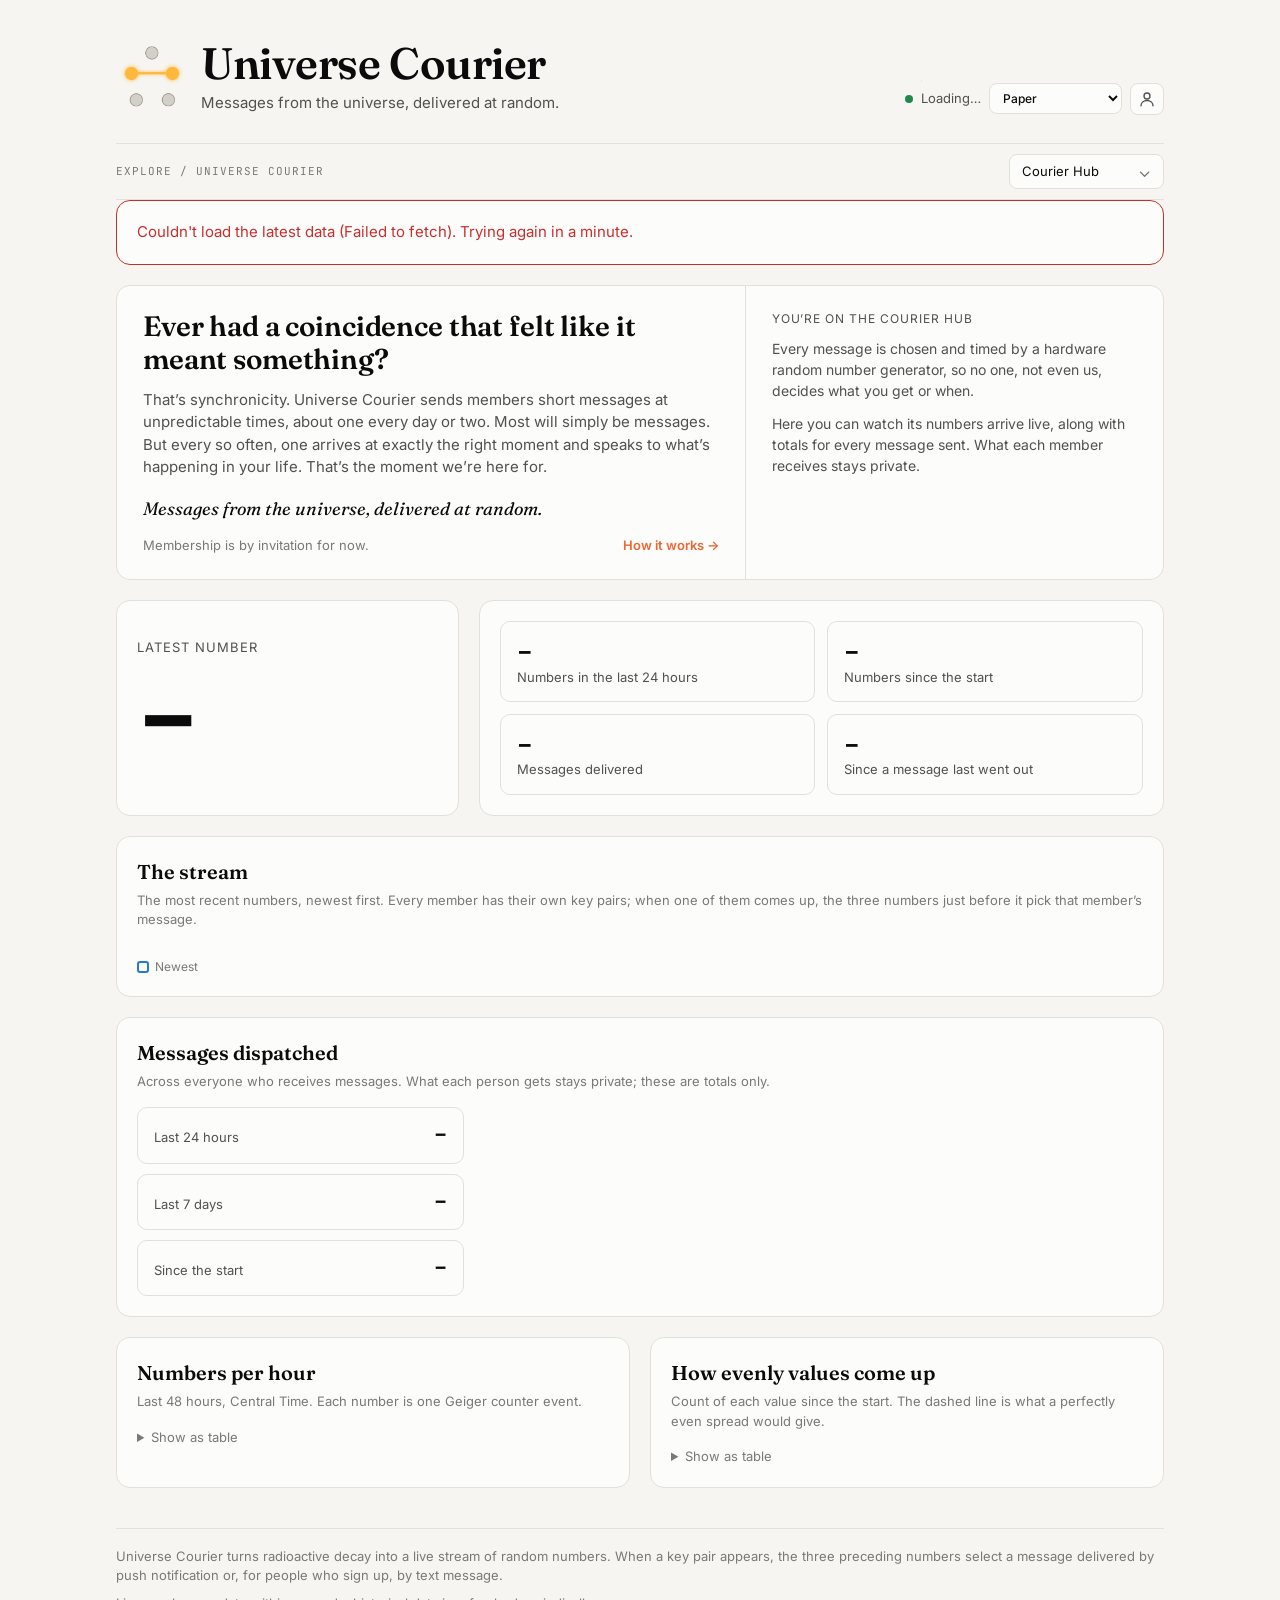
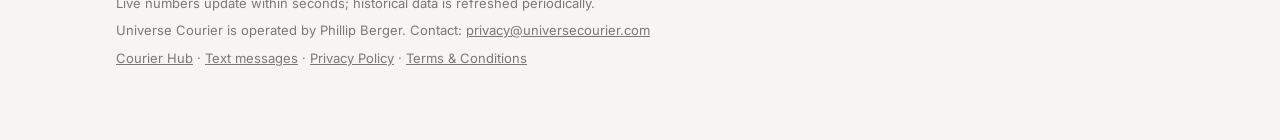
==== commit 3ee04404: "Add files via upload" ====
--- a/index.html
+++ b/index.html
@@ -12,7 +12,7 @@
 <link rel="preconnect" href="https://fonts.googleapis.com">
 <link rel="preconnect" href="https://fonts.gstatic.com" crossorigin>
 <link href="https://fonts.googleapis.com/css2?family=Fraunces:opsz,wght@9..144,400;9..144,600&family=Inter:wght@400;500;600&family=JetBrains+Mono:wght@400;600&display=swap" rel="stylesheet">
-<link rel="stylesheet" href="/assets/themes.css?v=2">
+<link rel="stylesheet" href="/assets/themes.css?v=3">
 <style>
 
   * { box-sizing: border-box; }
@@ -200,12 +200,13 @@
         <option value="dark">Dark (original)</option>
         <option value="midnight">Midnight</option>
         <option value="spring">Spring</option>
-        <option value="summer">Summer</option>
+        <option value="summer">Summer Sunset</option>
         <option value="autumn">Autumn</option>
         <option value="winter">Winter</option>
         <option value="kinari">Kinari</option>
         <option value="witchy woods">Witchy Woods</option>
         <option value="frutiger aero">Frutiger Aero</option>
+        <option value="halloween haze">Halloween Haze</option>
       </select>
       <div id="accountMenu"></div>
     </div>
@@ -330,7 +331,7 @@
   // ---- theme selection (persisted across both pages) ----
   const root = document.documentElement;
   const themeSelect = document.getElementById("themeSelect");
-  const themeNames = new Set(["paper", "dark", "midnight", "spring", "summer", "autumn", "winter", "kinari", "witchy woods", "frutiger aero"]);
+  const themeNames = new Set(["paper", "dark", "midnight", "spring", "summer", "autumn", "winter", "kinari", "witchy woods", "frutiger aero", "halloween haze"]);
   let savedTheme = null;
   // Shared with my.universecourier.com through a cookie on the parent domain (localStorage is per site).
   const sharedTheme = document.cookie.match(/(?:^|;\s*)uc-theme=([^;]*)/);
--- a/assets/themes.css
+++ b/assets/themes.css
@@ -32,32 +32,54 @@
   --gold: #e6b75a; --gold-soft: #493b28; --gold-glow: rgba(230,183,90,.43);
   --critical: #f07777; --ok: #55c999; --star: rgba(210,225,255,.08);
 }
+/* Spring: updated 2026-11-14. */
 :root[data-theme="spring"] {
   color-scheme: light;
-  --bg: #b7e4a1; --surface-1: #c9dfc4; --border: #04351e;
-  --text-primary: #22382b; --text-secondary: #526b59; --text-muted: #3b473c;
+  --bg: #9dc08c; --surface-1: #ddf3d8; --border: #04351e;
+  --text-primary: #22382b; --text-secondary: #51604d; --text-muted: #3d4d4a;
   --grid: #e4eee2; --series-1: #438d80;
   --accent: #be515e; --accent-soft: #dbb4c8; --on-accent: #ffffff;
   --gold: #b78b30; --gold-soft: #f6eccd; --gold-glow: rgba(190,151,59,.32);
   --critical: #b7474a; --ok: #145733; --star: rgba(50,90,55,.055);
 }
+/* Summer Sunset: twilight blues, coral, dusk plum and pink (2026-11-14). Value stays "summer" so saved choices keep working. */
 :root[data-theme="summer"] {
   color-scheme: light;
-  --bg: #b0d9fa; --surface-1: #e5eff7; --border: #af5842;
-  --text-primary: #3b5f51; --text-secondary: #446357; --text-muted: #495e56;
-  --grid: #efe5d4; --series-1: #1972aa;
-  --accent: #ee413b; --accent-soft: #ffbebe; --on-accent: #14110f;
-  --gold: #ba8d25; --gold-soft: #faedc5; --gold-glow: rgba(202,153,47,.36);
-  --critical: #c64c44; --ok: #358459; --star: rgba(105,75,30,.055);
+  --bg: #fdf1e7; --surface-1: #fffaf6; --border: #ecc4b4;
+  --text-primary: #2a1f4a; --text-secondary: #6a3d6e; --text-muted: #86566e;
+  --grid: #f7e0d3; --series-1: #2f6cb3;
+  --accent: #f07a5a; --accent-soft: #fde3da; --on-accent: #1f1230;
+  --gold: #d18a12; --gold-soft: #fdeecb; --gold-glow: rgba(240,165,40,.40);
+  --critical: #c2334d; --ok: #23785c; --star: rgba(214,90,120,.10);
 }
+/* Sunset sky background for summer only */
+:root[data-theme="summer"] body {
+  background:
+    radial-gradient(45% 28% at 50% 100%, rgba(255,168,92,.45), transparent 72%),
+    radial-gradient(30% 22% at 85% 8%, rgba(255,255,255,.35), transparent 70%),
+    linear-gradient(180deg, #a9c6ea 0%, #c9bce6 24%, #f2c3cf 46%, #fbd3b0 68%, #fdf1e7 100%);
+  background-attachment: fixed;
+}
+/* Autumn: fall foliage / Thanksgiving, maple orange, crimson, harvest gold, bark brown (2026-11-14). */
 :root[data-theme="autumn"] {
   color-scheme: light;
-  --bg: #d47629bb; --surface-1: #d1b9a5bb; --border: #d45929;
-  --text-primary: #392b26; --text-secondary: #561c64; --text-muted: #5c402f;
-  --grid: #eee1d1; --series-1: #561c64;
-  --accent: #5c150b; --accent-soft: #fd8037; --on-accent: #ffffff;
-  --gold: #ad7f28; --gold-soft: #f3e4be; --gold-glow: rgba(184,135,44,.38);
-  --critical: #5c150b; --ok: #85f778; --star: rgba(95,55,30,.055);
+  --bg: #f7ecdf; --surface-1: #fffaf3; --border: #d9b79a;
+  --text-primary: #3a2216; --text-secondary: #7a3518; --text-muted: #7a5a45;
+  --grid: #f0e0cd; --series-1: #b4471c;
+  --accent: #e07a1f; --accent-soft: #fbe0c4; --on-accent: #2a1308;
+  --gold: #c9971c; --gold-soft: #f8ebc4; --gold-glow: rgba(214,160,30,.42);
+  --critical: #a3201b; --ok: #4f6b16; --star: rgba(140,70,20,.08);
+}
+/* Fall foliage background for autumn only */
+:root[data-theme="autumn"] body {
+  background:
+    radial-gradient(42% 30% at 4% 0%, rgba(200,60,25,.38), rgba(200,60,25,.12) 45%, transparent 75%),
+    radial-gradient(40% 28% at 96% 4%, rgba(230,150,25,.42), rgba(230,150,25,.14) 45%, transparent 75%),
+    radial-gradient(50% 32% at 50% 104%, rgba(165,50,25,.30), transparent 72%),
+    radial-gradient(35% 26% at 2% 100%, rgba(120,70,30,.28), transparent 72%),
+    radial-gradient(35% 26% at 98% 100%, rgba(225,120,30,.32), transparent 72%),
+    linear-gradient(180deg, #f6e2c6 0%, #f8eee2 45%, #f5e1cb 100%);
+  background-attachment: fixed;
 }
 :root[data-theme="winter"] {
   color-scheme: dark;
@@ -68,11 +90,12 @@
   --gold: #dfbd77; --gold-soft: #463c2d; --gold-glow: rgba(223,189,119,.42);
   --critical: #ed8484; --ok: #66c7ad; --star: rgba(215,235,255,.09);
 }
+/* Kinari: updated 2026-11-14. */
 :root[data-theme="kinari"] {
   color-scheme: light;
-  --bg: #C2B280; --surface-1: #f3dea0; --border: #6d524d;
-  --text-primary: #104773; --text-secondary: #833121; --text-muted: #806c60;
-  --grid: #a2b1c0; --series-1: #104773; /* graph color */
+  --bg: #C2B280; --surface-1: #f3dea0; --border: #836863;
+  --text-primary: #104773; --text-secondary: #833121; --text-muted: #453c35;
+  --grid: #a2b1c0; --series-1: #104773;
   --accent: #0e3c61; --accent-soft: #a2b1c0; --on-accent: #ffffff;
   --gold: #ad7f28; --gold-soft: #f3e4be; --gold-glow: rgba(184,135,44,.38);
   --critical: #b94b3d; --ok: #134e0e; --star: rgba(95,55,30,.055);
@@ -140,3 +163,24 @@
 }
 :root[data-theme="frutiger aero"] .cat-fill { background-image: linear-gradient(180deg, rgba(255,255,255,.45), transparent 60%); box-shadow: 0 0 8px color-mix(in srgb, var(--series-1) 55%, transparent); }
 :root[data-theme="frutiger aero"] .cat-track { box-shadow: inset 0 1px 2px rgba(0,0,0,.4); }
+
+/* Halloween Haze: pumpkin, witch purple, potion green, blood red (added 2026-11-14). */
+:root[data-theme="halloween haze"] {
+  color-scheme: light;
+  --bg: #f8f1e6; --surface-1: #fffaf2; --border: #dcc3a6;
+  --text-primary: #2a1633; --text-secondary: #5b2a72; --text-muted: #6e5470;
+  --grid: #f1e3d1; --series-1: #6b3fa0;
+  --accent: #f07b1a; --accent-soft: #fde2c4; --on-accent: #1e0f05;
+  --gold: #5fbf1a; --gold-soft: #e4f7d2; --gold-glow: rgba(110,220,40,.55);
+  --critical: #9b111e; --ok: #2f7a12; --star: rgba(107,63,160,.10);
+}
+/* Halloween glow background for halloween haze only */
+:root[data-theme="halloween haze"] body {
+  background:
+    radial-gradient(16% 13% at 86% 7%, rgba(255,247,205,1), rgba(255,214,120,.75) 40%, rgba(255,190,80,.25) 65%, transparent 80%),
+    radial-gradient(38% 30% at 6% 0%, rgba(150,80,230,.30), transparent 70%),
+    radial-gradient(48% 34% at 6% 100%, rgba(100,235,20,.45), rgba(100,235,20,.15) 45%, transparent 75%),
+    radial-gradient(48% 34% at 94% 100%, rgba(255,115,0,.45), rgba(255,115,0,.15) 45%, transparent 75%),
+    linear-gradient(180deg, #e3d1f5 0%, #f2e6f0 38%, #f8efe2 60%, #fcdfbf 100%);
+  background-attachment: fixed;
+}
